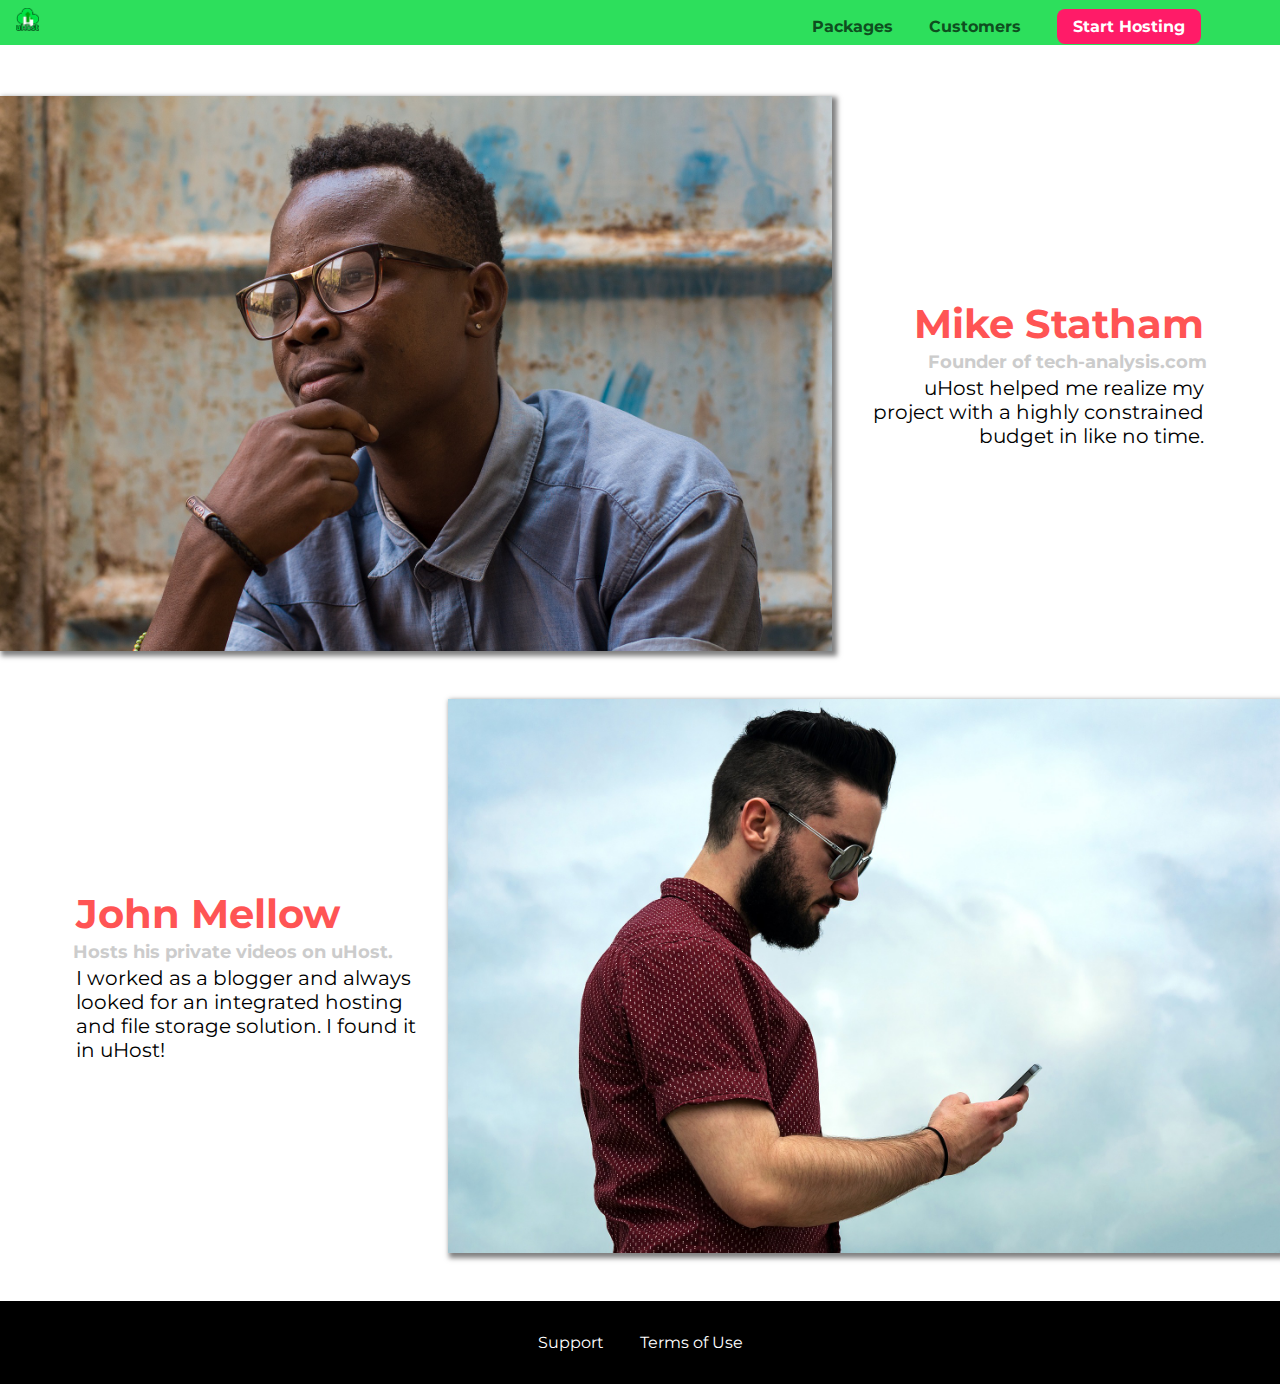
==== customers/customers.html @ a999a7cb "added costomer page" ====
<!DOCTYPE html>
<html lang="en">

<head>
    <meta charset="UTF-8">
    <meta name="viewport" content="width=device-width, initial-scale=1.0">
    <meta http-equiv="X-UA-Compatible" content="ie=edge">
    <title>uHost Customers</title>
    <link rel="shortcut icon" href="../favicon.png">
    <link href="https://fonts.googleapis.com/css?family=Anton|Montserrat:400,700" rel="stylesheet">
    <link rel="stylesheet" href="../shared.css">
    <link rel="stylesheet" href="customers.css">
</head>

<body>
    <header class="main-header">
        <div>
            <a href="../index.html" class="main-header__brand">
                <img src="../images/uhost-icon.png" alt="uHost - Your favorite hosting company">
            </a>
        </div>
        <nav aria-label="package" class="main-nav">
            <ul class="main-nav__items">
                <li class="main-nav__item">
                    <a href="../Packages/package.html">Packages</a>
                </li>
                <li class="main-nav__item">
                    <a href="customers/customers.html">Customers</a>
                </li>
                <li class="main-nav__item main-nav__item--cta">
                    <a href="../start-hosting/index.html">Start Hosting</a>
                </li>
            </ul>
        </nav>
    </header>

    <main>
        <div>
            <div class="testimonial" id="customer-1">
                <div class="testimonial__image-container">
                    <img src="../images/customer-1.jpg" alt="Mike Statham - Customer" class="testimonial__image">
                </div>
                <div class="testimonial__info">
                    <h1 class="testimonial__name">Mike Statham</h1>
                    <h2 class="testimonial__subtitle">Founder of
                        <a href="tech-analysis.com">tech-analysis.com</a>
                    </h2>
                    <p class="testimonial__text">uHost helped me realize my project with a highly constrained budget in like no time.</p>
                </div>
            </div>
            <div class="testimonial" id="customer-2">

                <div class="testimonial__info">
                    <h1 class="testimonial__name">John Mellow</h1>
                    <h2 class="testimonial__subtitle">Hosts his private videos on uHost.
                    </h2>
                    <p class="testimonial__text">I worked as a blogger and always looked for an integrated hosting and file storage solution. I found
                        it in uHost!
                    </p>
                </div>
                <div class="testimonial__image-container">
                    <img src="../images/customer-2.jpg" alt="John Mellow - Customer" class="testimonial__image">
                </div>
            </div>
        </div>
    </main>
    <footer class="main-footer">
        <nav aria-label="footer">
            <ul class="main-footer__links">
                <li class="main-footer__link">
                    <a href="#">Support</a>
                </li>
                <li class="main-footer__link">
                    <a href="#">Terms of Use</a>
                </li>
            </ul>
        </nav>
    </footer>
</body>

</html>
---- shared.css ----
* {
    box-sizing: border-box;
}

body {
    font-family: 'Montserrat', sans-serif;
    margin: 0;
}

.main-header {
    width: 100%;
    background-color: #2ddf5c;
    padding: 8px 16px;
    position: fixed;
    top:0;
    left:0;
    z-index: 1;
}

.main-header > div {
    display: inline-block;
    vertical-align: center;
}

.main-header__brand {
    color: #0e4f1f;
    text-decoration: none;
    font-weight: bold;
    font-size: 22px;
}

.main-header__brand img {
    height: 23px;
}

.main-nav {
    display: inline-block;
    text-align: right;
    width: calc(100% - 74px);
    vertical-align: middle;
    
}

.main-nav__items {
    margin: 0;
    padding: 0;
    list-style: none;
}

.main-nav__item {
    display: inline-block;
    margin: 0 16px;
}

.main-nav__item a{
    text-decoration: none;
    color: #0e4f1f;
    font-weight: bold;
    padding: 3px 0;
}

.main-nav__item a:hover,
.main-nav__item a:active {
    color: white;
    border-bottom: 4px solid white ;
}

.main-nav__item--cta a{
    color: white;
    background: #ff1b68;
    padding: 8px 16px;
    border-radius: 8px;
}

.main-nav__item--cta a:hover,
.main-nav__item--cta a:active {
    color: #ff1b68;
    background: white;
    border:none;
}

.button {
    background: #0e4f1f;
    color: white;
    font: inherit;
    font-weight: bold;
    border: 1.5px solid #0e4f1f;
    padding: 8px;
    border-radius: 8px;
    cursor: pointer;
}

.button:hover,
.button:active {
    background: white;
    color: #0e4f1f;
}

.button:focus {
    outline: none;
}

.main-footer {
    background-color: black;
    padding: 32px;
    margin-top: 48px;
}

.main-footer__links {
    list-style: none;
    padding: 0;
    margin: 0;
    text-align: center;
}

.main-footer__link {
    display: inline-block;
    margin: 0 16px;
}

.main-footer__link a {
    color: white;
    text-decoration: none;
}

.main-footer__link a:hover,
.main-footer__link a:active {
    color: #ccc;
}
---- customers/customers.css ----
.testimonial {
    font-size: 20px;
    margin: 48px 0;
}
  
.testimonial__list {
    width: 70%;
    margin: auto;
}
  
.testimonial:first-of-type {
    margin-top: 96px;
}
  
.testimonial__image-container {
  width: 65%;
  display: inline-block;
  vertical-align: middle;
  box-shadow: 3px 3px 5px 2px rgba(0,0,0,0.5);
}

.testimonial__image {
  width: 100%;
  vertical-align: top;
}
.testimonial__info {
  text-align: right;
  padding: 14px;
  display: inline-block;
  vertical-align: middle;
  width: 30%;
}
  
#customer-2.testimonial {
  text-align: right;
}
  
#customer-2 .testimonial__info {
  text-align: left;
}
  
.testimonial__name {
  margin: 3px;
  color: #ff5454;
}
  
.testimonial__subtitle {
  margin: 0;
  font-size: 18px;
  color: #ccc;
}
  
.testimonial__subtitle a {
  color: inherit;
  text-decoration: none;
}
  
.testimonial__subtitle a:hover,
.testimonial__subtitle a:active {
  color: #7a7a7a;
}
  
.testimonial__text {
  margin: 3px;
}
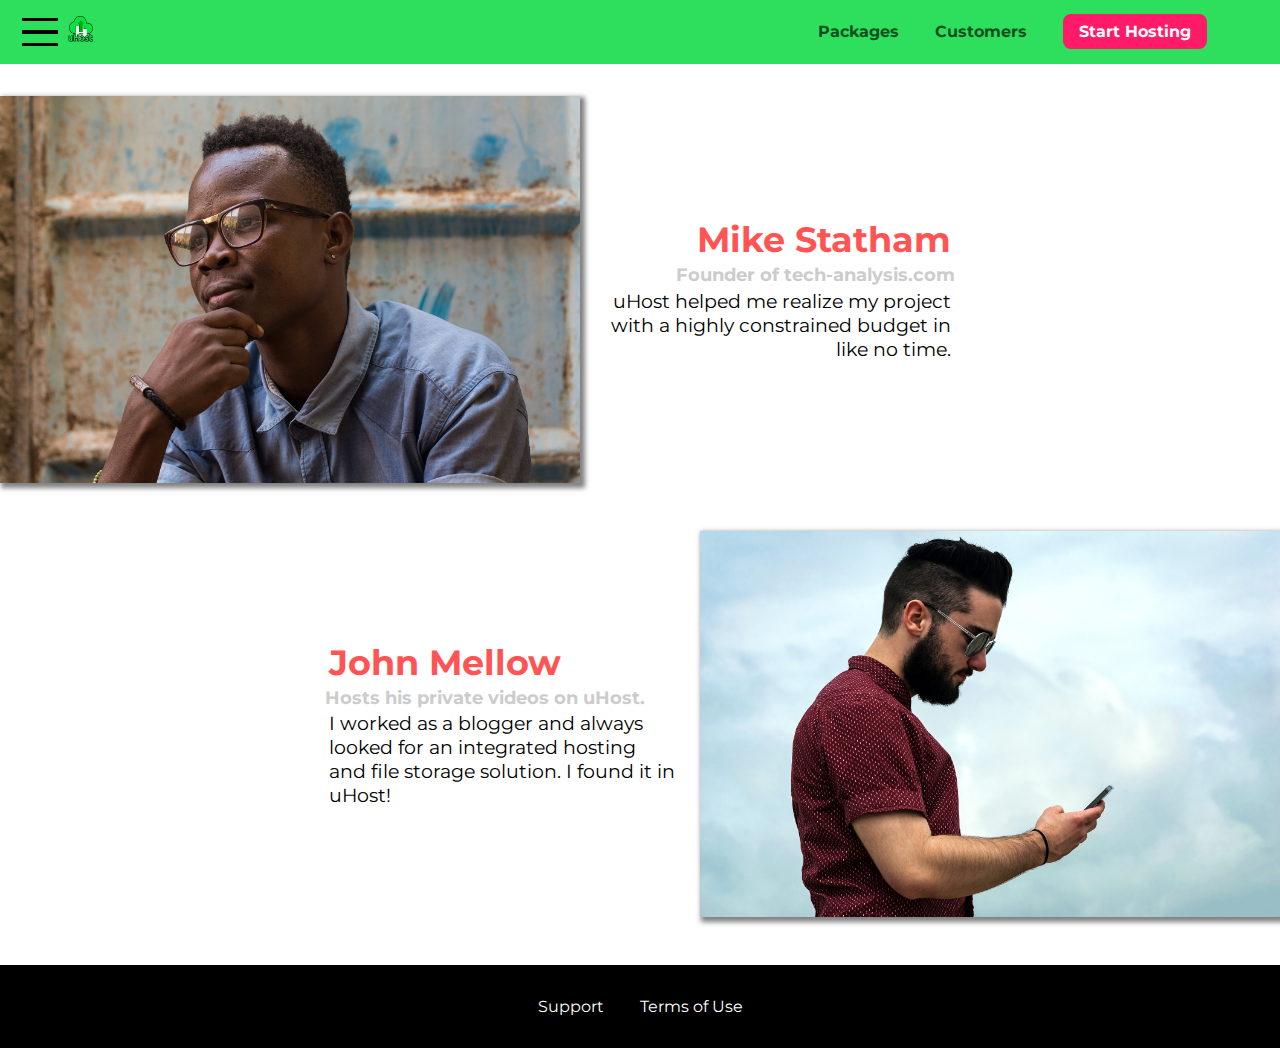
==== commit efc510d3: "added side bar navigation" ====
--- a/customers/customers.html
+++ b/customers/customers.html
@@ -13,7 +13,13 @@
 </head>
 
 <body>
+    <div class="backdrop"></div>
     <header class="main-header">
+        <button class="toggle-button">
+            <span class="toggle-button__bar"></span>
+            <span class="toggle-button__bar"></span>
+            <span class="toggle-button__bar"></span>
+        </button>
         <div>
             <a href="../index.html" class="main-header__brand">
                 <img src="../images/uhost-icon.png" alt="uHost - Your favorite hosting company">
@@ -33,7 +39,20 @@
             </ul>
         </nav>
     </header>
-
+    <!-- side bar -->
+    <nav aria-label="package" class="mobile-nav">
+        <ul class="mobile-nav__items">
+            <li class="mobile-nav__item">
+                <a href="../packages/package.html">Packages</a>
+            </li>
+            <li class="mobile-nav__item">
+                <a href="customers.html">Customers</a>
+            </li>
+            <li class="mobile-nav__item mobile-nav__item--cta">
+                <a href="../start-hosting/index.html">Start Hosting</a>
+            </li>
+        </ul>
+    </nav>
     <main>
         <div>
             <div class="testimonial" id="customer-1">
@@ -76,6 +95,7 @@
             </ul>
         </nav>
     </footer>
+    <script src="../shared.js"></script>
 </body>
 
 </html>--- a/shared.css
+++ b/shared.css
@@ -5,12 +5,24 @@
 body {
     font-family: 'Montserrat', sans-serif;
     margin: 0;
+    overflow-x: hidden;
+}
+
+.backdrop {
+    position: fixed;
+    display: none;
+    top: 0;
+    left: 0;
+    z-index: 100;
+    width: 100vw;
+    height: 100vh;
+    background: rgba(0,0,0,0.5);
 }
 
 .main-header {
     width: 100%;
     background-color: #2ddf5c;
-    padding: 8px 16px;
+    padding: 0.5rem 1rem;
     position: fixed;
     top:0;
     left:0;
@@ -22,23 +34,45 @@
     vertical-align: center;
 }
 
+.toggle-button {
+    width: 3rem;
+    background: transparent;
+    border: none;
+    cursor: pointer;
+    padding-top: 0;
+    padding-bottom: 0;
+    vertical-align: middle;
+  }
+  
+  .toggle-button:focus {
+    outline: none;
+  }
+  
+  .toggle-button__bar {
+    width: 100%;
+    height: 0.2rem;
+    background: black;
+    display: block;
+    margin: 0.6rem 0;
+  }
+  
 .main-header__brand {
     color: #0e4f1f;
     text-decoration: none;
     font-weight: bold;
-    font-size: 22px;
+    font-size: 1.4rem;
+    vertical-align: middle;
 }
 
 .main-header__brand img {
-    height: 23px;
+    height: 1.6rem;
 }
 
 .main-nav {
     display: inline-block;
     text-align: right;
-    width: calc(100% - 74px);
-    vertical-align: middle;
-    
+    width: calc(100% - 122px);
+    vertical-align: middle; 
 }
 
 .main-nav__items {
@@ -49,14 +83,15 @@
 
 .main-nav__item {
     display: inline-block;
-    margin: 0 16px;
+    margin: 0 1rem;
 }
 
-.main-nav__item a{
+.main-nav__item a,
+.mobile-nav__item a {
     text-decoration: none;
     color: #0e4f1f;
     font-weight: bold;
-    padding: 3px 0;
+    padding: 0.2rem 0;
 }
 
 .main-nav__item a:hover,
@@ -65,19 +100,49 @@
     border-bottom: 4px solid white ;
 }
 
-.main-nav__item--cta a{
+.main-nav__item--cta a,
+.mobile-nav__item--cta a{
     color: white;
     background: #ff1b68;
-    padding: 8px 16px;
+    padding: 0.5rem 1rem;
     border-radius: 8px;
 }
 
 .main-nav__item--cta a:hover,
-.main-nav__item--cta a:active {
+.main-nav__item--cta a:active,
+.mobile-nav__item--cta a:hover,
+.mobile-nav__item--cta a:active {
     color: #ff1b68;
     background: white;
     border:none;
 }
+.mobile-nav {
+    display: none;
+    position: fixed;
+    z-index: 101;
+    top: 0;
+    left: 0;
+    background: white;
+    width: 80%;
+    height: 100vh;
+  }
+  
+  .mobile-nav__items {
+    width: 90%;
+    height: 100%;
+    list-style: none;
+    margin: 10% auto;
+    padding: 0;
+    text-align: center;
+  }
+  
+  .mobile-nav__item {
+    margin: 1rem 0;
+  }
+  
+  .mobile-nav__item a {
+    font-size: 1.5rem;
+  }
 
 .button {
     background: #0e4f1f;
@@ -85,7 +150,7 @@
     font: inherit;
     font-weight: bold;
     border: 1.5px solid #0e4f1f;
-    padding: 8px;
+    padding: 0.5rem;
     border-radius: 8px;
     cursor: pointer;
 }
@@ -102,8 +167,8 @@
 
 .main-footer {
     background-color: black;
-    padding: 32px;
-    margin-top: 48px;
+    padding: 2rem;
+    margin-top: 3rem;
 }
 
 .main-footer__links {
@@ -115,7 +180,7 @@
 
 .main-footer__link {
     display: inline-block;
-    margin: 0 16px;
+    margin: 0 1rem;
 }
 
 .main-footer__link a {
@@ -126,4 +191,8 @@
 .main-footer__link a:hover,
 .main-footer__link a:active {
     color: #ccc;
+}
+
+.open {
+    display: block !important;
 }--- a/customers/customers.css
+++ b/customers/customers.css
@@ -1,6 +1,6 @@
 .testimonial {
-    font-size: 20px;
-    margin: 48px 0;
+    font-size: 1.2rem;
+    margin: 3rem 0;
 }
   
 .testimonial__list {
@@ -9,11 +9,12 @@
 }
   
 .testimonial:first-of-type {
-    margin-top: 96px;
+    margin-top: 6rem;
 }
   
 .testimonial__image-container {
   width: 65%;
+  max-width: 580px;
   display: inline-block;
   vertical-align: middle;
   box-shadow: 3px 3px 5px 2px rgba(0,0,0,0.5);
@@ -25,7 +26,7 @@
 }
 .testimonial__info {
   text-align: right;
-  padding: 14px;
+  padding: 0.9rem;
   display: inline-block;
   vertical-align: middle;
   width: 30%;
@@ -40,13 +41,14 @@
 }
   
 .testimonial__name {
-  margin: 3px;
+  margin: 0.2rem;
   color: #ff5454;
+  font-size: 2.2rem;
 }
   
 .testimonial__subtitle {
   margin: 0;
-  font-size: 18px;
+  font-size: 1.1rem;
   color: #ccc;
 }
   
@@ -61,7 +63,7 @@
 }
   
 .testimonial__text {
-  margin: 3px;
+  margin: 0.2rem;
 }
   
   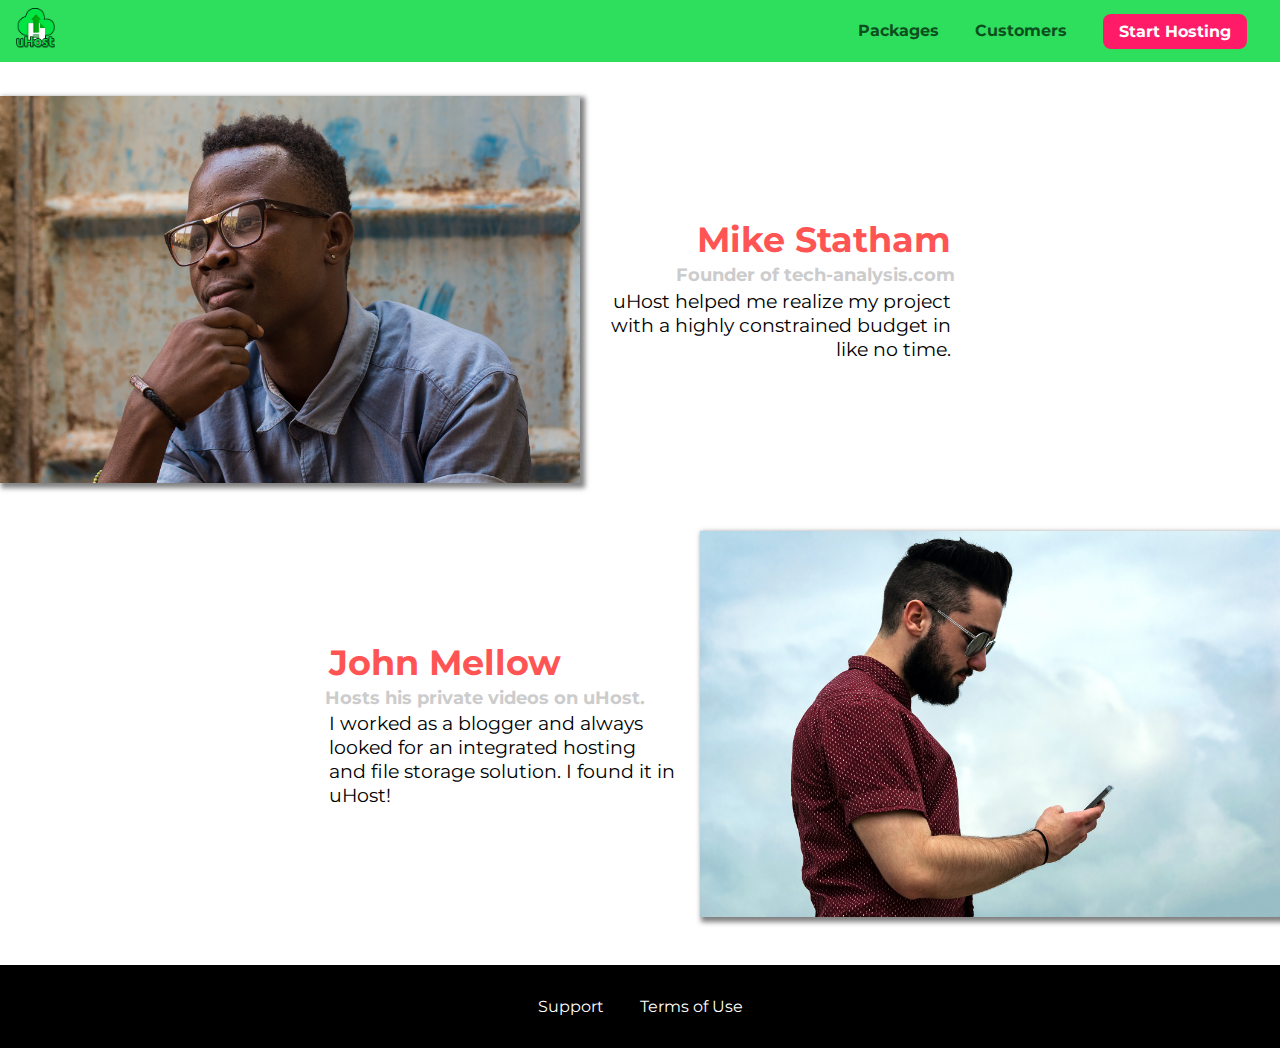
==== commit 85b1c9a4: "navigation responsive" ====
--- a/customers/customers.html
+++ b/customers/customers.html
@@ -5,6 +5,7 @@
     <meta charset="UTF-8">
     <meta name="viewport" content="width=device-width, initial-scale=1.0">
     <meta http-equiv="X-UA-Compatible" content="ie=edge">
+    <meta name="viewport" content="with=device-width, initial-scale=1.0"> 
     <title>uHost Customers</title>
     <link rel="shortcut icon" href="../favicon.png">
     <link href="https://fonts.googleapis.com/css?family=Anton|Montserrat:400,700" rel="stylesheet">
@@ -31,7 +32,7 @@
                     <a href="../Packages/package.html">Packages</a>
                 </li>
                 <li class="main-nav__item">
-                    <a href="customers/customers.html">Customers</a>
+                    <a href="customers.html">Customers</a>
                 </li>
                 <li class="main-nav__item main-nav__item--cta">
                     <a href="../start-hosting/index.html">Start Hosting</a>
--- a/shared.css
+++ b/shared.css
@@ -42,37 +42,35 @@
     padding-top: 0;
     padding-bottom: 0;
     vertical-align: middle;
-  }
+}
   
-  .toggle-button:focus {
+.toggle-button:focus {
     outline: none;
-  }
+}
   
-  .toggle-button__bar {
+.toggle-button__bar {
     width: 100%;
     height: 0.2rem;
     background: black;
     display: block;
     margin: 0.6rem 0;
-  }
-  
+}
+
 .main-header__brand {
     color: #0e4f1f;
     text-decoration: none;
     font-weight: bold;
-    font-size: 1.4rem;
+    font-size: 1.5rem;
+    display: inline-block;
     vertical-align: middle;
 }
 
 .main-header__brand img {
-    height: 1.6rem;
+    height: 2.5rem;
 }
 
 .main-nav {
-    display: inline-block;
-    text-align: right;
-    width: calc(100% - 122px);
-    vertical-align: middle; 
+    display: none;
 }
 
 .main-nav__items {
@@ -116,6 +114,7 @@
     background: white;
     border:none;
 }
+
 .mobile-nav {
     display: none;
     position: fixed;
@@ -125,24 +124,24 @@
     background: white;
     width: 80%;
     height: 100vh;
-  }
-  
-  .mobile-nav__items {
+}
+
+.mobile-nav__items {
     width: 90%;
     height: 100%;
     list-style: none;
     margin: 10% auto;
     padding: 0;
     text-align: center;
-  }
-  
-  .mobile-nav__item {
+}
+
+.mobile-nav__item {
     margin: 1rem 0;
-  }
-  
-  .mobile-nav__item a {
+}
+
+.mobile-nav__item a {
     font-size: 1.5rem;
-  }
+}
 
 .button {
     background: #0e4f1f;
@@ -179,8 +178,8 @@
 }
 
 .main-footer__link {
-    display: inline-block;
-    margin: 0 1rem;
+    display: block;
+    margin: 1rem 0;
 }
 
 .main-footer__link a {
@@ -195,4 +194,22 @@
 
 .open {
     display: block !important;
-}+}
+
+@media (min-width: 41rem){
+    .toggle-button{
+        display: none;
+    }
+    .main-nav {
+        display: inline-block;
+        text-align: right;
+        width: calc(100% - 44px);
+        vertical-align: middle; 
+    }
+
+    .main-footer__link {
+        display: inline-block;
+        margin: 0 1rem;
+    }
+}
+
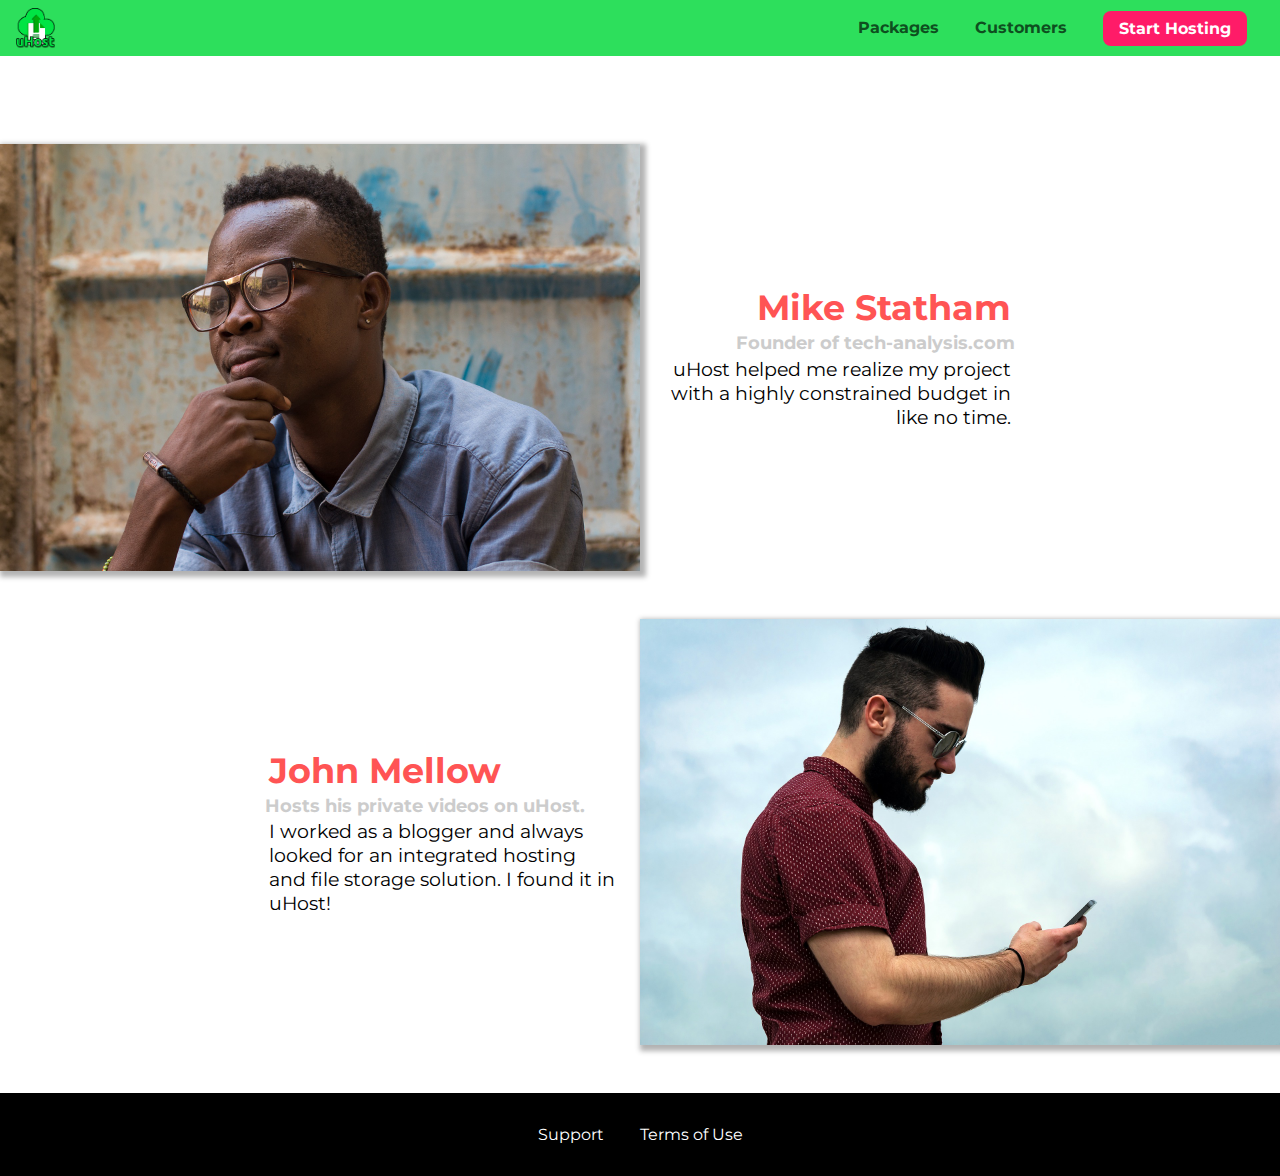
==== commit 48e24888: "styled hosting page" ====
--- a/customers/customers.html
+++ b/customers/customers.html
@@ -35,7 +35,7 @@
                     <a href="customers.html">Customers</a>
                 </li>
                 <li class="main-nav__item main-nav__item--cta">
-                    <a href="../start-hosting/index.html">Start Hosting</a>
+                    <a href="../start-hosting/hosting.html">Start Hosting</a>
                 </li>
             </ul>
         </nav>
@@ -50,7 +50,7 @@
                 <a href="customers.html">Customers</a>
             </li>
             <li class="mobile-nav__item mobile-nav__item--cta">
-                <a href="../start-hosting/index.html">Start Hosting</a>
+                <a href="../start-hosting/hosting.html">Start Hosting</a>
             </li>
         </ul>
     </nav>
--- a/shared.css
+++ b/shared.css
@@ -6,6 +6,11 @@
     font-family: 'Montserrat', sans-serif;
     margin: 0;
     overflow-x: hidden;
+}
+
+main {
+    min-height: calc(100vh - 3.5rem - 8rem);
+    margin-top: 3.5rem;
 }
 
 .backdrop {
@@ -60,13 +65,13 @@
     color: #0e4f1f;
     text-decoration: none;
     font-weight: bold;
-    font-size: 1.5rem;
+    height: 2.5rem;
     display: inline-block;
     vertical-align: middle;
 }
 
 .main-header__brand img {
-    height: 2.5rem;
+    height: 100%;
 }
 
 .main-nav {
--- a/customers/customers.css
+++ b/customers/customers.css
@@ -1,23 +1,20 @@
+main {
+  padding-top: 2.5rem;
+}
+
 .testimonial {
     font-size: 1.2rem;
-    margin: 3rem 0;
 }
   
-.testimonial__list {
+/* .testimonial__list {
     width: 70%;
     margin: auto;
-}
-  
-.testimonial:first-of-type {
-    margin-top: 6rem;
-}
+} */
   
 .testimonial__image-container {
-  width: 65%;
-  max-width: 580px;
-  display: inline-block;
-  vertical-align: middle;
-  box-shadow: 3px 3px 5px 2px rgba(0,0,0,0.5);
+  width: 100%;
+  max-width: 40rem;
+  box-shadow: 3px 3px 5px 3px rgba(0,0,0,0.3);
 }
 
 .testimonial__image {
@@ -27,9 +24,6 @@
 .testimonial__info {
   text-align: right;
   padding: 0.9rem;
-  display: inline-block;
-  vertical-align: middle;
-  width: 30%;
 }
   
 #customer-2.testimonial {
@@ -66,4 +60,19 @@
   margin: 0.2rem;
 }
   
-  +@media (min-width: 40rem){
+  .testimonial {
+    margin: 3rem auto;
+    max-width: 1500px;
+  }
+  .testimonial__image-container {
+    width: 65%;
+    display: inline-block;
+    vertical-align: middle;
+  }
+  .testimonial__info {
+    display: inline-block;
+    vertical-align: middle;
+    width: 30%;
+  }
+}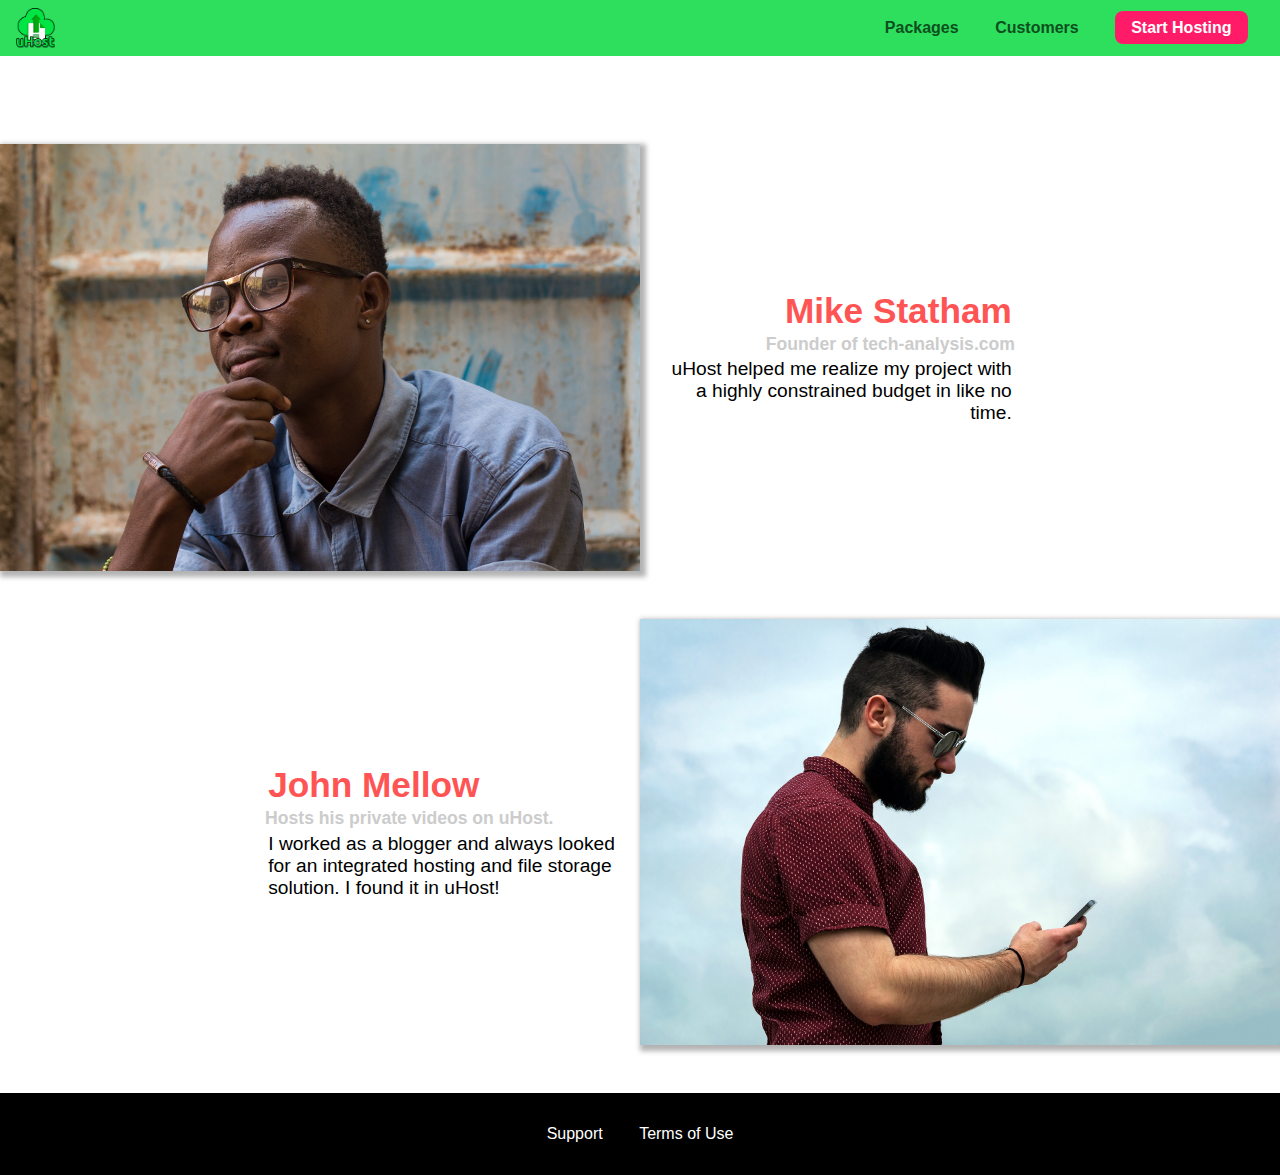
==== commit 29a7655c: "added font family and chenged the way it was imported" ====
--- a/customers/customers.html
+++ b/customers/customers.html
@@ -8,7 +8,6 @@
     <meta name="viewport" content="with=device-width, initial-scale=1.0"> 
     <title>uHost Customers</title>
     <link rel="shortcut icon" href="../favicon.png">
-    <link href="https://fonts.googleapis.com/css?family=Anton|Montserrat:400,700" rel="stylesheet">
     <link rel="stylesheet" href="../shared.css">
     <link rel="stylesheet" href="customers.css">
 </head>
--- a/shared.css
+++ b/shared.css
@@ -1,3 +1,7 @@
+@import url('https://fonts.googlepis.com/css?family=Roboto:100i,400,900');
+@import url('https://fonts.googlepis.com/css?family=Anton');
+@import url('https://fonts.googlepis.com/css?family=Montserrat:400,700');
+
 * {
     box-sizing: border-box;
 }
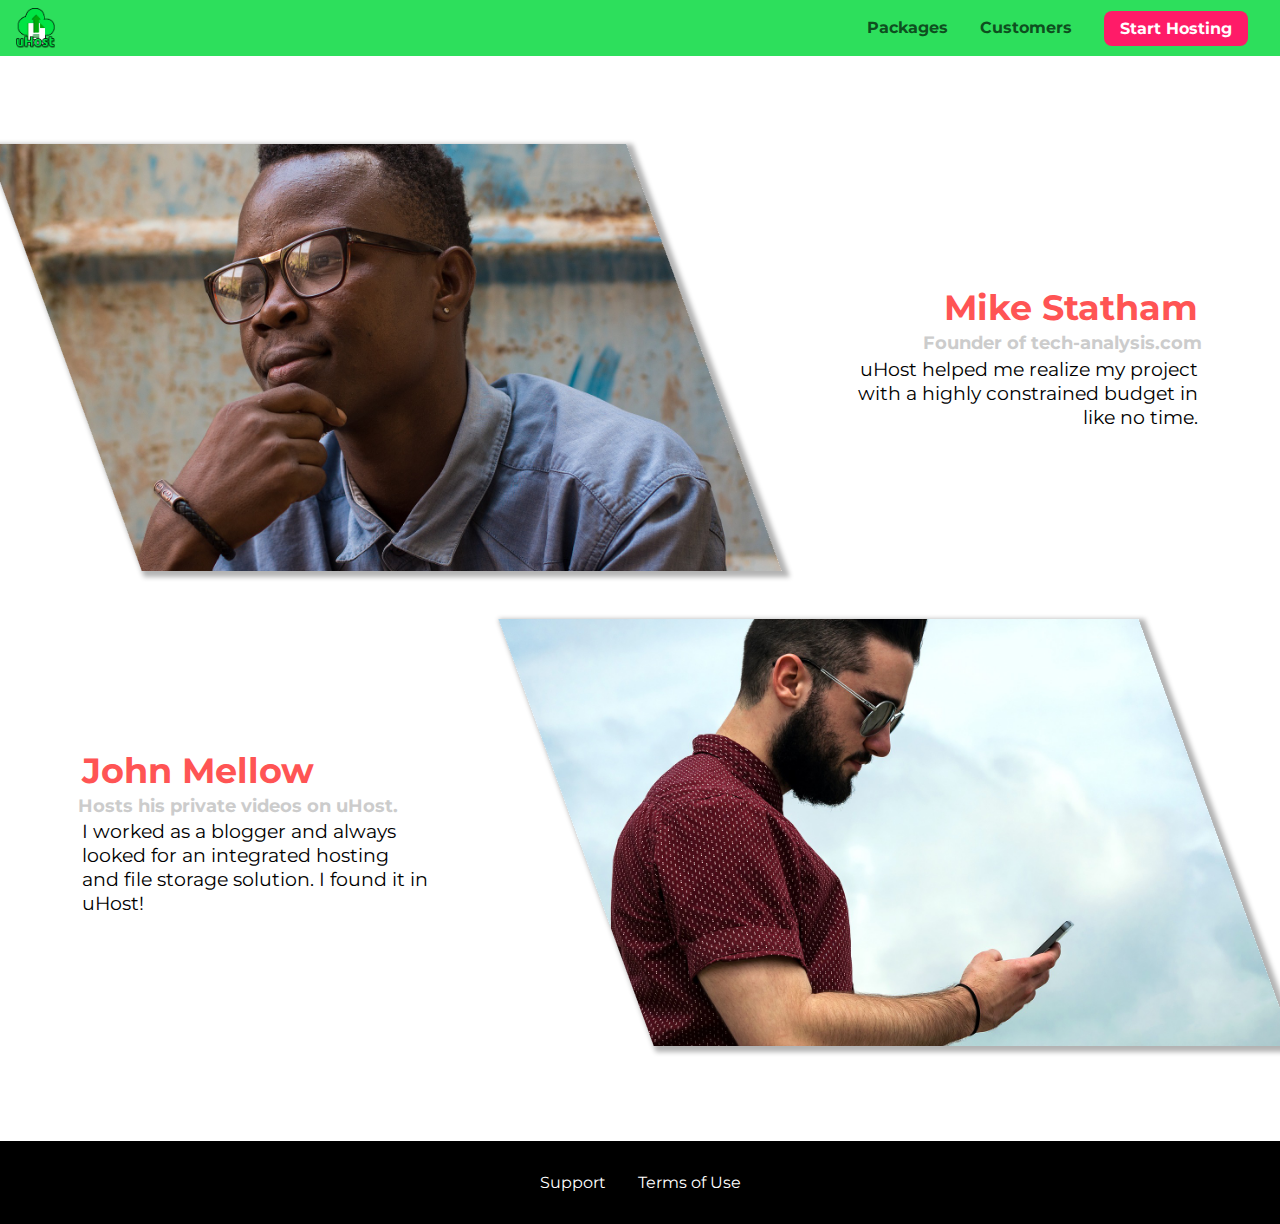
==== commit e7899924: "added animation" ====
--- a/customers/customers.html
+++ b/customers/customers.html
@@ -5,7 +5,7 @@
     <meta charset="UTF-8">
     <meta name="viewport" content="width=device-width, initial-scale=1.0">
     <meta http-equiv="X-UA-Compatible" content="ie=edge">
-    <meta name="viewport" content="with=device-width, initial-scale=1.0"> 
+    <meta name="viewport" content="width=device-width, initial-scale=1.0"> 
     <title>uHost Customers</title>
     <link rel="shortcut icon" href="../favicon.png">
     <link rel="stylesheet" href="../shared.css">
--- a/shared.css
+++ b/shared.css
@@ -1,224 +1,269 @@
-@import url('https://fonts.googlepis.com/css?family=Roboto:100i,400,900');
-@import url('https://fonts.googlepis.com/css?family=Anton');
-@import url('https://fonts.googlepis.com/css?family=Montserrat:400,700');
+@import url('https://fonts.googleapis.com/css?family=Roboto:100,400,900');
+@import url('https://fonts.googleapis.com/css?family=Anton');
+@import url('https://fonts.googleapis.com/css?family=Montserrat:400,700');
 
 * {
-    box-sizing: border-box;
+  box-sizing: border-box;
+}
+
+html {
+  height: 100%;
 }
 
 body {
-    font-family: 'Montserrat', sans-serif;
-    margin: 0;
-    overflow-x: hidden;
+  font-family: "Montserrat", sans-serif;
+  margin: 0;
+  display: grid;
+  grid-template-rows: 3.5rem auto fit-content(8rem);
+  grid-template-areas: "header"
+                       "main"
+                       "footer";
+  /* padding-top: 3.5rem; */
+  height: 100%;
 }
 
 main {
-    min-height: calc(100vh - 3.5rem - 8rem);
-    margin-top: 3.5rem;
+  /* grid-row: 2 / 3; */
+  grid-area: main;
 }
 
 .backdrop {
-    position: fixed;
-    display: none;
-    top: 0;
-    left: 0;
-    z-index: 100;
-    width: 100vw;
-    height: 100vh;
-    background: rgba(0,0,0,0.5);
+  display: none;
+  position: fixed;
+  opacity: 0;
+  top: 0;
+  left: 0;
+  z-index: 100;
+  width: 100vw;
+  height: 100vh;
+  background: rgba(0, 0, 0, 0.5);
+  transition: opacity 0.2s linear;
 }
 
 .main-header {
-    width: 100%;
-    background-color: #2ddf5c;
-    padding: 0.5rem 1rem;
-    position: fixed;
-    top:0;
-    left:0;
-    z-index: 1;
-}
-
-.main-header > div {
-    display: inline-block;
-    vertical-align: center;
+  width: 100%;
+  position: fixed;
+  top: 0;
+  left: 0;
+  background: #2ddf5c;
+  padding: 0.5rem 1rem;
+  z-index: 60;
+  display: flex;
+  align-items: center;
+  justify-content: space-between;
 }
 
 .toggle-button {
-    width: 3rem;
-    background: transparent;
-    border: none;
-    cursor: pointer;
-    padding-top: 0;
-    padding-bottom: 0;
-    vertical-align: middle;
-}
-  
+  width: 3rem;
+  background: transparent;
+  border: none;
+  cursor: pointer;
+  padding-top: 0;
+  padding-bottom: 0;
+  vertical-align: middle;
+}
+
 .toggle-button:focus {
-    outline: none;
-}
-  
+  outline: none;
+}
+
 .toggle-button__bar {
-    width: 100%;
-    height: 0.2rem;
-    background: black;
-    display: block;
-    margin: 0.6rem 0;
+  width: 100%;
+  height: 0.2rem;
+  background: black;
+  display: block;
+  margin: 0.6rem 0;
 }
 
 .main-header__brand {
-    color: #0e4f1f;
-    text-decoration: none;
-    font-weight: bold;
-    height: 2.5rem;
-    display: inline-block;
-    vertical-align: middle;
+  color: #0e4f1f;
+  text-decoration: none;
+  font-weight: bold;
+  /* width: 20px; */
 }
 
 .main-header__brand img {
-    height: 100%;
+  height: 2.5rem;
+  vertical-align: middle;
+  /* width: 100%; */
 }
 
 .main-nav {
-    display: none;
+  display: none;
 }
 
 .main-nav__items {
-    margin: 0;
-    padding: 0;
-    list-style: none;
+  margin: 0;
+  padding: 0;
+  list-style: none;
+  display: flex;
 }
 
 .main-nav__item {
-    display: inline-block;
-    margin: 0 1rem;
+  margin: 0 1rem;
 }
 
 .main-nav__item a,
 .mobile-nav__item a {
-    text-decoration: none;
-    color: #0e4f1f;
-    font-weight: bold;
-    padding: 0.2rem 0;
+  text-decoration: none;
+  color: #0e4f1f;
+  font-weight: bold;
+  padding: 0.2rem 0;
 }
 
 .main-nav__item a:hover,
 .main-nav__item a:active {
-    color: white;
-    border-bottom: 4px solid white ;
+  color: white;
+  border-bottom: 5px solid white;
+}
+
+.main-nav__item--cta {
+  animation: wiggle 400ms 3s 8 ease-out none;
 }
 
 .main-nav__item--cta a,
-.mobile-nav__item--cta a{
-    color: white;
-    background: #ff1b68;
-    padding: 0.5rem 1rem;
-    border-radius: 8px;
+.mobile-nav__item--cta a {
+  color: white;
+  background: #ff1b68;
+  padding: 0.5rem 1rem;
+  border-radius: 8px;
 }
 
 .main-nav__item--cta a:hover,
 .main-nav__item--cta a:active,
 .mobile-nav__item--cta a:hover,
 .mobile-nav__item--cta a:active {
-    color: #ff1b68;
-    background: white;
-    border:none;
+  color: #ff1b68;
+  background: white;
+  border: none;
+}
+
+@media (min-width: 40rem) {
+  .toggle-button {
+    display: none;
+  }
+
+  .main-nav {
+    display: flex;
+  }
+}
+
+.main-footer {
+  background: black;
+  padding: 2rem;
+  margin-top: 3rem;
+  /* grid-row: 3 / 4; */
+  grid-area: footer;
+}
+
+.main-footer__links {
+  list-style: none;
+  margin: 0;
+  padding: 0;
+  display: flex;
+  flex-direction: column;
+  align-items: center;
+}
+
+.main-footer__link {
+  margin: 0.5rem 0;
+}
+
+.main-footer__link a {
+  color: white;
+  text-decoration: none;
+}
+
+.main-footer__link a:hover,
+.main-footer__link a:active {
+  color: #ccc;
 }
 
 .mobile-nav {
-    display: none;
-    position: fixed;
-    z-index: 101;
-    top: 0;
-    left: 0;
-    background: white;
-    width: 80%;
-    height: 100vh;
+  transform: translateX(-100%);
+  position: fixed;
+  z-index: 101;
+  top: 0;
+  left: 0;
+  background: white;
+  width: 80%;
+  height: 100vh;
+  transition: transform 300ms ease-out;
 }
 
 .mobile-nav__items {
-    width: 90%;
-    height: 100%;
-    list-style: none;
-    margin: 10% auto;
-    padding: 0;
-    text-align: center;
+  width: 90%;
+  height: 100%;
+  list-style: none;
+  margin: 0 auto;
+  padding: 0;
+  display: flex;
+  flex-direction: column;
+  justify-content: center;
+  align-items: center;
 }
 
 .mobile-nav__item {
-    margin: 1rem 0;
+  margin: 1rem 0;
 }
 
 .mobile-nav__item a {
-    font-size: 1.5rem;
+  font-size: 1.5rem;
 }
 
 .button {
-    background: #0e4f1f;
-    color: white;
-    font: inherit;
-    font-weight: bold;
-    border: 1.5px solid #0e4f1f;
-    padding: 0.5rem;
-    border-radius: 8px;
-    cursor: pointer;
+  background: #0e4f1f;
+  color: white;
+  font: inherit;
+  border: 1.5px solid #0e4f1f;
+  padding: 0.5rem;
+  border-radius: 8px;
+  font-weight: bold;
+  cursor: pointer;
 }
 
 .button:hover,
 .button:active {
-    background: white;
-    color: #0e4f1f;
+  background: white;
+  color: #0e4f1f;
 }
 
 .button:focus {
-    outline: none;
-}
-
-.main-footer {
-    background-color: black;
-    padding: 2rem;
-    margin-top: 3rem;
-}
-
-.main-footer__links {
-    list-style: none;
-    padding: 0;
-    margin: 0;
-    text-align: center;
-}
-
-.main-footer__link {
-    display: block;
-    margin: 1rem 0;
-}
-
-.main-footer__link a {
-    color: white;
-    text-decoration: none;
-}
-
-.main-footer__link a:hover,
-.main-footer__link a:active {
-    color: #ccc;
-}
+  outline: none;
+}
+
+.button[disabled] {
+  cursor: not-allowed;
+  border: #a1a1a1;
+  background: #ccc;
+  color: #a1a1a1;
+} 
 
 .open {
     display: block !important;
-}
-
-@media (min-width: 41rem){
-    .toggle-button{
-        display: none;
-    }
-    .main-nav {
-        display: inline-block;
-        text-align: right;
-        width: calc(100% - 44px);
-        vertical-align: middle; 
-    }
-
-    .main-footer__link {
-        display: inline-block;
-        margin: 0 1rem;
-    }
-}
-
+    opacity: 1 !important;
+    transform: translateY(0) !important;
+}
+
+@media (min-width: 40rem) {
+  .main-footer__link {
+    margin: 0 1rem;
+  }
+
+  .main-footer__links {
+    flex-direction: row;
+    justify-content: center;
+  }
+}
+
+@keyframes wiggle {
+  0% {
+    transform: rotateZ(0);
+  }
+  50% {
+    transform: rotateZ(-10deg);
+  }
+  100% {
+    transform: rotateZ(10deg);
+  }
+}
--- a/customers/customers.css
+++ b/customers/customers.css
@@ -12,14 +12,21 @@
 } */
   
 .testimonial__image-container {
-  width: 100%;
+  width: 60%;
   max-width: 40rem;
   box-shadow: 3px 3px 5px 3px rgba(0,0,0,0.3);
+  transform: skew(20deg);
+  overflow: hidden;
+}
+
+#customer-1:hover .testimonial__image-container {
+  animation: flip-customer 1s ease-out forwards;
 }
 
 .testimonial__image {
   width: 100%;
   vertical-align: top;
+  transform: skew(-20deg) scale(1.3);
 }
 .testimonial__info {
   text-align: right;
@@ -64,15 +71,26 @@
   .testimonial {
     margin: 3rem auto;
     max-width: 1500px;
+    display: flex;
+    align-items: center;
+    justify-content: space-around;
   }
   .testimonial__image-container {
     width: 65%;
-    display: inline-block;
-    vertical-align: middle;
   }
   .testimonial__info {
-    display: inline-block;
-    vertical-align: middle;
     width: 30%;
   }
+}
+
+@keyframes flip-customer {
+  0% {
+    transform: rotateY(0deg) skew(20deg);
+  }
+  50% {
+    transform: rotateY(160deg) skew(20deg);
+  }
+  100% {
+    transform: rotateY(360deg) skew(20deg);
+  }
 }